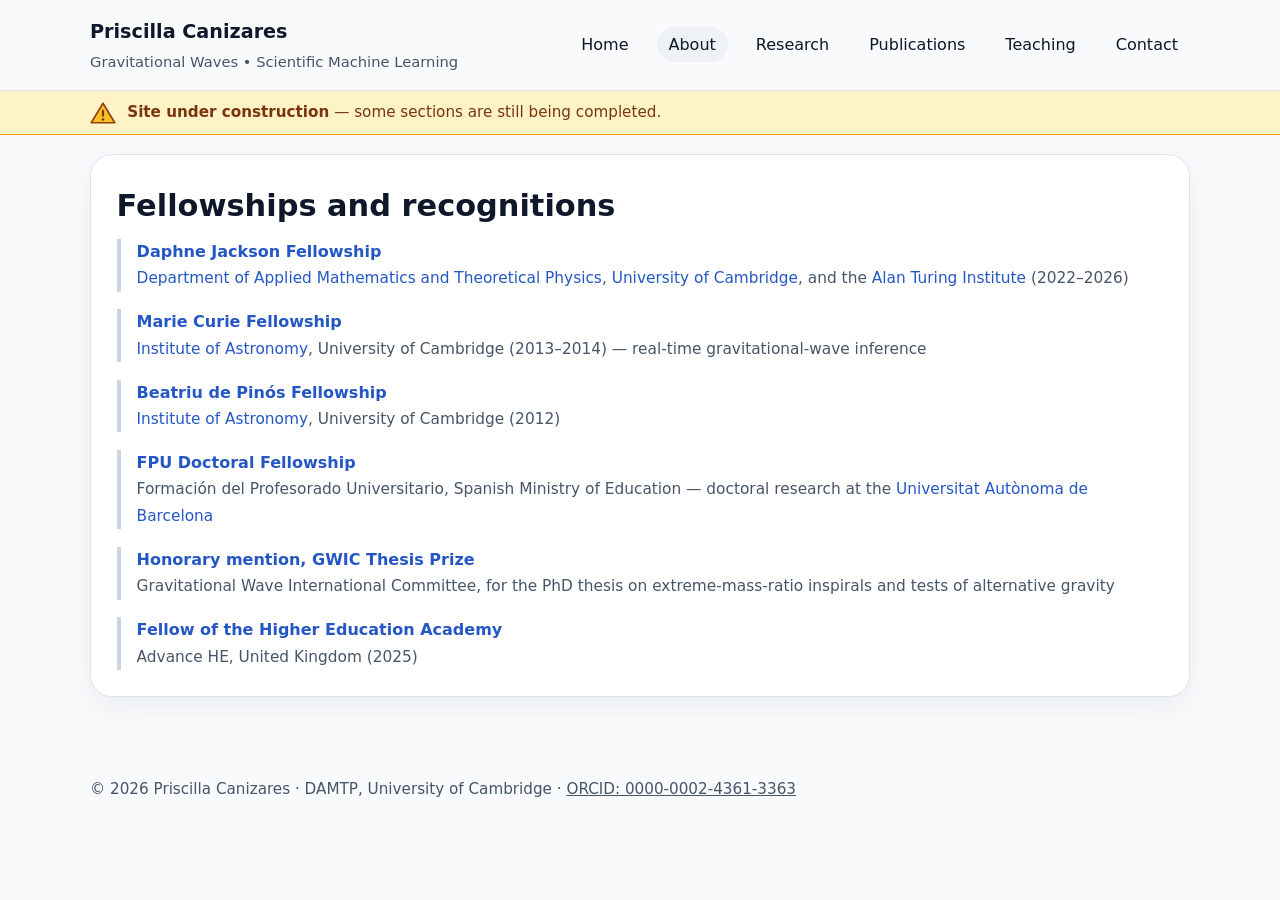
==== about/index.html @ a82a90c9 "Show fellowships and recognitions on About again; bio stays commented Co-Authored-By: Claude Fable 5" ====
<!DOCTYPE html>
<html lang="en">
<head>
  <meta charset="UTF-8">
  <meta name="viewport" content="width=device-width, initial-scale=1.0">
  <title>About | Priscilla Canizares</title>
  <meta name="description" content="About Priscilla Canizares —  Gravitational-wave astronomy, and scientific machine learning">
  <link rel="icon" href="data:image/svg+xml,%3Csvg xmlns='http://www.w3.org/2000/svg' viewBox='0 0 64 64'%3E%3Crect width='64' height='64' rx='14' fill='%230f172a'/%3E%3Cpath d='M7 32q5-22 10 0t10 0t10 0t10 0t10 0' stroke='%237dd3fc' stroke-width='3.5' fill='none' stroke-linecap='round'/%3E%3C/svg%3E">
  <link rel="stylesheet" href="../assets/css/style.css">
</head>
<body>
  <header class="site-header">
    <div class="wrap header-inner">
      <div class="brand">
        <h1>Priscilla Canizares</h1>
        <p> Gravitational Waves • Scientific Machine Learning</p>
      </div>
      <nav aria-label="Main navigation">
        <ul>
          <li><a href="../index.html">Home</a></li>
          <li><a class="active" href="index.html">About</a></li>
          <li><a href="../research/index.html">Research</a></li>
          <li><a href="../publications/index.html">Publications</a></li>
          <li><a href="../teaching/index.html">Teaching</a></li>
          <li><a href="../contact/index.html">Contact</a></li>
        </ul>
      </nav>
    </div>
  </header>

  <div class="construction" role="status">
    <div class="wrap construction-inner">
      <svg class="construction-sign" width="26" height="24" viewBox="0 0 64 58" aria-hidden="true"><path d="M32 5 L61 53 H3 Z" fill="#fbbf24" stroke="#92400e" stroke-width="4" stroke-linejoin="round"/><rect x="29.2" y="21" width="5.6" height="17" rx="2.8" fill="#78350f"/><circle cx="32" cy="45" r="3.2" fill="#78350f"/></svg>
      <span><strong>Site under construction</strong> — some sections are still being completed.</span>
    </div>
  </div>

  <!-- <main class="section">
    <div class="wrap panel">
      <h2 class="section-title">About</h2>
      <p>I work on gravitational-wave astronomy: modelling the signals of compact binaries and analysing detector data. My research builds methods that combine mathematical structure with modern data-driven tools — drawing on applied mathematics, inverse problems, and scientific machine learning — especially for problems where signals are faint, models are expensive, and uncertainty matters.</p>
      <p>I am affiliated with the University of Cambridge, based in the Department of Applied Mathematics and Theoretical Physics (DAMTP). My work often lives in the productive borderlands between theory and computation: waveform modelling, statistical inference, structured neural architectures, and efficient surrogates for scientific discovery.</p>
      <p>My path into this field began with the LISA mission. During my PhD at the Universitat Autònoma de Barcelona — with a doctoral research stay at the University of Southampton — I developed time-domain pseudospectral methods for the self-force problem and for modelling extreme-mass-ratio inspirals, work that received an honorary mention in the GWIC thesis prize. As a Beatriu de Pinós and then Marie Curie Fellow at the Institute of Astronomy in Cambridge, I developed the compressed-likelihood (reduced-order quadrature) approach to gravitational-wave parameter estimation, which now supports fast analyses within LIGO pipelines. Positions followed at DAMTP, including a Wellcome Trust award on multiresolution methods for scientific imaging, and at Radboud University, where I worked on the interpretation of the first multi-messenger discoveries. As a member of the LIGO–Virgo Collaboration I contributed to the parameter-estimation, data-analysis, and multi-messenger working groups for the first two observing runs, including the GW170817 discovery papers.</p>
      <p>After a career break for caring responsibilities and a period in industry — which led to two patents and lasting collaborations between academia and the technology sector — I returned to research in 2022 as a Daphne Jackson Fellow at DAMTP and the Alan Turing Institute, in Prof. Carola-Bibiane Schönlieb's group. I am a core member of the LISA Consortium, a Fellow of the Higher Education Academy, and I lecture in the MPhil in Data Intensive Science at Cambridge.</p>
    </div>
  </main> -->

  <main class="section">
    <div class="wrap panel">
      <h2 class="section-title">Fellowships and recognitions</h2>
      <ul class="list-clean">
        <li class="pub">
          <strong><a class="text-link" href="https://daphnejackson.org" target="_blank" rel="noopener">Daphne Jackson Fellowship</a></strong><br>
          <span class="meta"><a class="text-link" href="https://www.damtp.cam.ac.uk" target="_blank" rel="noopener">Department of Applied Mathematics and Theoretical Physics</a>, <a class="text-link" href="https://www.cam.ac.uk" target="_blank" rel="noopener">University of Cambridge</a>, and the <a class="text-link" href="https://www.turing.ac.uk" target="_blank" rel="noopener">Alan Turing Institute</a> (2022–2026)</span>
        </li>
        <li class="pub">
          <strong><a class="text-link" href="https://marie-sklodowska-curie-actions.ec.europa.eu" target="_blank" rel="noopener">Marie Curie Fellowship</a></strong><br>
          <span class="meta"><a class="text-link" href="https://www.ast.cam.ac.uk" target="_blank" rel="noopener">Institute of Astronomy</a>, University of Cambridge (2013–2014) — real-time gravitational-wave inference</span>
        </li>
        <li class="pub">
          <strong><a class="text-link" href="https://agaur.gencat.cat" target="_blank" rel="noopener">Beatriu de Pinós Fellowship</a></strong><br>
          <span class="meta"><a class="text-link" href="https://www.ast.cam.ac.uk" target="_blank" rel="noopener">Institute of Astronomy</a>, University of Cambridge (2012)</span>
        </li>
        <li class="pub">
          <strong><a class="text-link" href="https://www.ciencia.gob.es/Universidades/FPU.html" target="_blank" rel="noopener">FPU Doctoral Fellowship</a></strong><br>
          <span class="meta">Formación del Profesorado Universitario, Spanish Ministry of Education — doctoral research at the <a class="text-link" href="https://www.uab.cat" target="_blank" rel="noopener">Universitat Autònoma de Barcelona</a></span>
        </li>
        <li class="pub">
          <strong><a class="text-link" href="https://gwic.ligo.org" target="_blank" rel="noopener">Honorary mention, GWIC Thesis Prize</a></strong><br>
          <span class="meta">Gravitational Wave International Committee, for the PhD thesis on extreme-mass-ratio inspirals and tests of alternative gravity</span>
        </li>
        <li class="pub">
          <strong><a class="text-link" href="https://www.advance-he.ac.uk" target="_blank" rel="noopener">Fellow of the Higher Education Academy</a></strong><br>
          <span class="meta">Advance HE, United Kingdom (2025)</span>
        </li>
      </ul>
    </div>
  </main>

  <footer class="site-footer">
    <div class="wrap">© 2026 Priscilla Canizares · DAMTP, University of Cambridge · <a href="https://orcid.org/0000-0002-4361-3363" target="_blank" rel="noopener">ORCID: 0000-0002-4361-3363</a></div>
  </footer>
</body>
</html>
---- assets/css/style.css ----
:root {
  --bg: #f8fafc;
  --surface: #ffffff;
  --surface-2: #eef2f7;
  --text: #0f172a;
  --muted: #475569;
  --line: #dbe4ee;
  --accent: #0f172a;
  --link: #2457c5;
  --max: 1100px;
  --radius: 22px;
  --shadow: 0 10px 30px rgba(15, 23, 42, 0.06);
}

* { box-sizing: border-box; }
html { scroll-behavior: smooth; }
body {
  margin: 0;
  font-family: Inter, ui-sans-serif, system-ui, -apple-system, BlinkMacSystemFont, "Segoe UI", sans-serif;
  background: var(--bg);
  color: var(--text);
  line-height: 1.65;
}

a { color: inherit; text-decoration: none; }
a:hover { text-decoration: underline; }
img { max-width: 100%; display: block; }

.site-header {
  position: sticky;
  top: 0;
  z-index: 20;
  background: rgba(248, 250, 252, 0.9);
  backdrop-filter: blur(10px);
  border-bottom: 1px solid var(--line);
}

.wrap {
  width: min(var(--max), calc(100% - 2rem));
  margin: 0 auto;
}

.header-inner {
  display: flex;
  align-items: center;
  justify-content: space-between;
  gap: 1rem;
  padding: 1rem 0;
}

.brand h1 {
  font-size: 1.2rem;
  margin: 0;
}
.brand p {
  margin: 0.15rem 0 0;
  color: var(--muted);
  font-size: 0.92rem;
}

nav ul {
  display: flex;
  gap: 1rem;
  list-style: none;
  padding: 0;
  margin: 0;
  flex-wrap: wrap;
}

nav a {
  padding: 0.5rem 0.75rem;
  border-radius: 999px;
}

nav a.active,
nav a:hover {
  background: var(--surface-2);
  text-decoration: none;
}

.hero {
  padding: 5.5rem 0 4rem;
  border-bottom: 1px solid var(--line);
  background:
    linear-gradient(100deg,
      rgba(248, 250, 252, 0.96) 0%,
      rgba(248, 250, 252, 0.88) 45%,
      rgba(248, 250, 252, 0.55) 75%,
      rgba(248, 250, 252, 0.35) 100%),
    url("../images/hero.jpg") center 62% / cover no-repeat;
}

.hero h2 {
  max-width: 18ch;
}

.hero-grid {
  display: grid;
  grid-template-columns: 1.5fr 0.9fr;
  gap: 2rem;
  align-items: center;
}

.badge {
  display: inline-block;
  background: var(--surface-2);
  border: 1px solid var(--line);
  border-radius: 999px;
  padding: 0.4rem 0.8rem;
  font-size: 0.9rem;
  color: var(--muted);
}

.hero h2 {
  font-size: clamp(2rem, 4vw, 4rem);
  line-height: 1.05;
  margin: 0.9rem 0 1rem;
  letter-spacing: -0.03em;
}

.lead {
  font-size: 1.08rem;
  color: var(--muted);
  max-width: 65ch;
}

.actions {
  display: flex;
  gap: 0.9rem;
  flex-wrap: wrap;
  margin-top: 1.5rem;
}

.btn {
  display: inline-block;
  padding: 0.9rem 1.15rem;
  border-radius: 16px;
  border: 1px solid var(--line);
  background: var(--surface);
  box-shadow: var(--shadow);
  font-weight: 600;
  text-decoration: none;
}

.btn.primary {
  background: var(--accent);
  color: white;
  border-color: var(--accent);
}

.card,
.panel {
  background: var(--surface);
  border: 1px solid var(--line);
  border-radius: var(--radius);
  box-shadow: var(--shadow);
}

.portrait {
  aspect-ratio: 1 / 1;
  display: grid;
  place-items: center;
  text-align: center;
  padding: 1.5rem;
  background: linear-gradient(135deg, #e2e8f0, #cbd5e1);
  color: #334155;
  font-weight: 600;
  overflow: hidden;
}

.portrait.has-photo {
  padding: 0;
}

.portrait img {
  width: 100%;
  height: 100%;
  object-fit: cover;
}

.monogram {
  font-size: 3.4rem;
  letter-spacing: 0.06em;
  color: #334155;
  line-height: 1;
}

.monogram .sub {
  display: block;
  font-size: 0.95rem;
  letter-spacing: 0.24em;
  margin-top: 0.9rem;
  text-transform: uppercase;
  color: #475569;
}

.section {
  padding: 1.2rem 0 3rem;
}

.section-title {
  margin: 0 0 0.5rem;
  font-size: 1.9rem;
}

.section-intro {
  color: var(--muted);
  margin: 0 0 1.5rem;
}

.grid-3 {
  display: grid;
  grid-template-columns: repeat(3, 1fr);
  gap: 1.25rem;
}

.grid-2 {
  display: grid;
  grid-template-columns: repeat(2, 1fr);
  gap: 1.25rem;
}

.card {
  padding: 1.35rem;
}

.card h3, .card h4 {
  margin-top: 0;
  margin-bottom: 0.65rem;
}

.card p, .panel p, .panel li {
  color: var(--muted);
}

.panel {
  padding: 1.6rem;
}

.list-clean {
  list-style: none;
  padding: 0;
  margin: 0;
}

.list-clean li + li {
  margin-top: 1.1rem;
}

.pub {
  padding-left: 1rem;
  border-left: 4px solid #cbd5e1;
}

.pub-year {
  font-size: 1.3rem;
  margin: 2.2rem 0 1rem;
}

.pub-year:first-of-type {
  margin-top: 1rem;
}

.pub .authors {
  color: var(--muted);
}

.pub .self {
  font-weight: 600;
}

.pub-links a,
.text-link {
  color: var(--link);
}

.meta {
  color: var(--muted);
  font-size: 0.96rem;
}

.contact-block {
  background: #0f172a;
  color: white;
}
.contact-block p,
.contact-block a { color: #dbeafe; }

.site-footer {
  padding: 2rem 0 3rem;
  color: var(--muted);
  font-size: 0.95rem;
}

.site-footer a { color: var(--muted); text-decoration: underline; }

.kv {
  display: grid;
  grid-template-columns: 160px 1fr;
  gap: 0.8rem 1rem;
}

.kv dt { font-weight: 700; }
.kv dd { margin: 0; color: var(--muted); }

@media (max-width: 900px) {
  .hero {
    background:
      linear-gradient(rgba(248, 250, 252, 0.93), rgba(248, 250, 252, 0.82)),
      url("../images/hero.jpg") center 62% / cover no-repeat;
  }

  .hero-grid,
  .grid-3,
  .grid-2,
  .kv {
    grid-template-columns: 1fr;
  }

  .header-inner {
    flex-direction: column;
    align-items: flex-start;
  }
}

/* Under-construction banner */
.construction {
  background: #fef3c7;
  border-bottom: 1px solid #f59e0b;
  color: #78350f;
  font-size: 0.95rem;
}

.construction-inner {
  display: flex;
  align-items: center;
  gap: 0.7rem;
  padding: 0.55rem 0;
}

.construction-sign {
  flex: none;
}
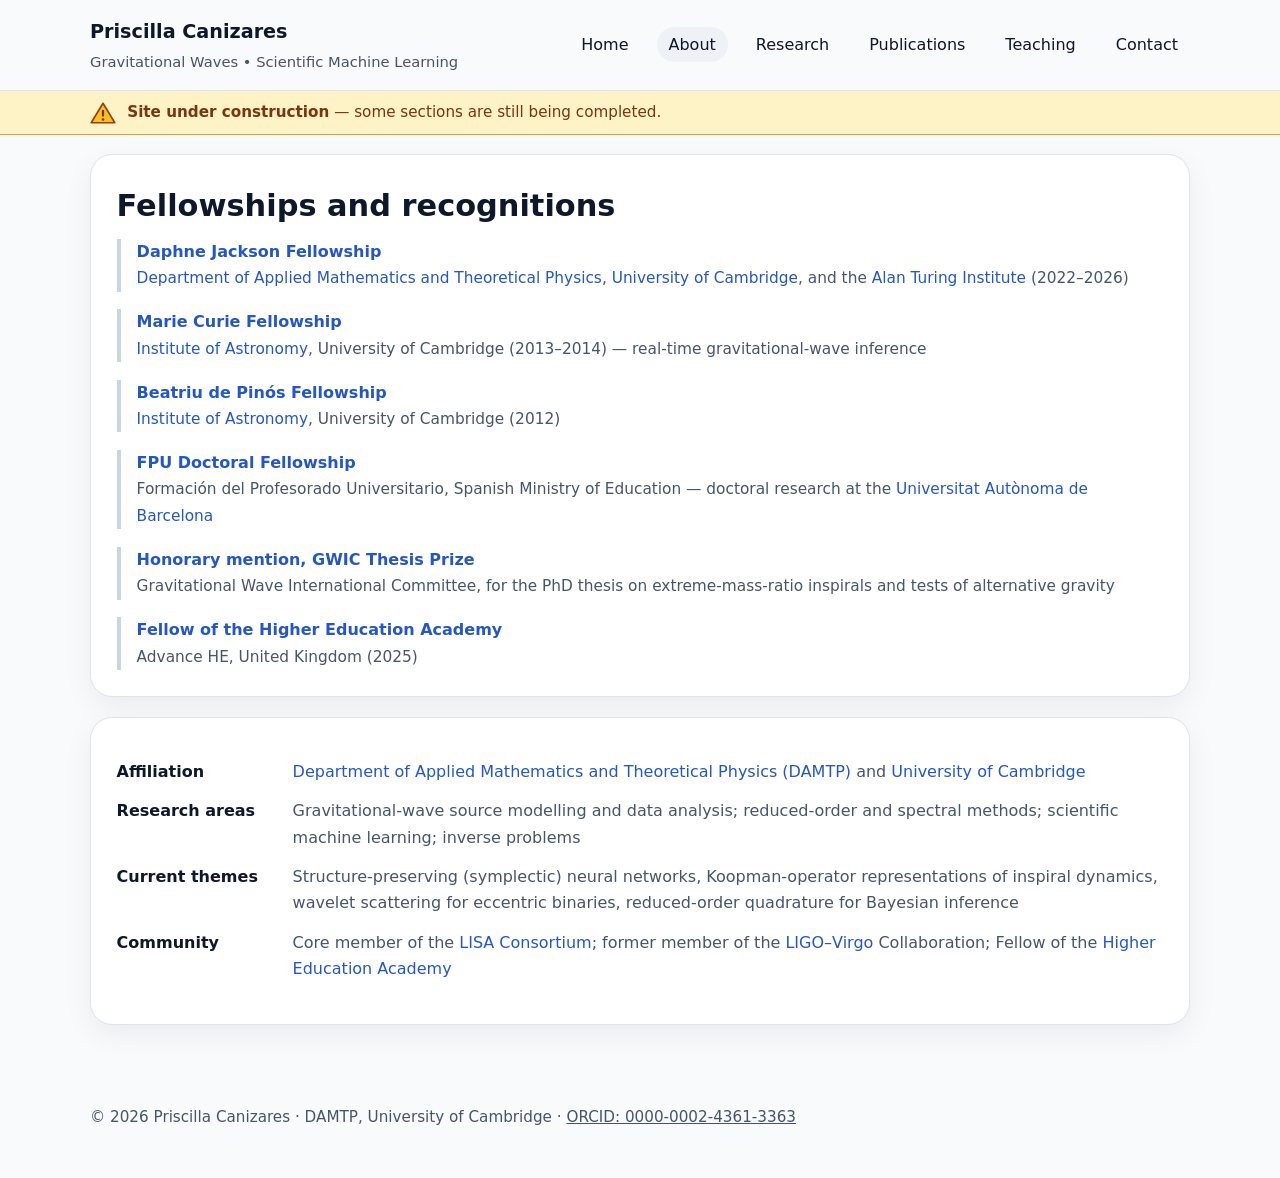
==== commit 38fad2ce: "Move the at-a-glance box to the end of the About page Co-Authored-By: Claude Fable 5 <noreply@anthro" ====
--- a/about/index.html
+++ b/about/index.html
@@ -75,6 +75,14 @@
         </li>
       </ul>
     </div>
+    <div class="wrap panel" style="margin-top: 1.25rem;">
+      <dl class="kv">
+          <dt>Affiliation</dt><dd><a class="text-link" href="https://www.damtp.cam.ac.uk" target="_blank" rel="noopener">Department of Applied Mathematics and Theoretical Physics (DAMTP)</a> and <a class="text-link" href="https://www.cam.ac.uk" target="_blank" rel="noopener">University of Cambridge</a></dd>
+          <dt>Research areas</dt><dd>Gravitational-wave source modelling and data analysis; reduced-order and spectral methods; scientific machine learning; inverse problems</dd>
+          <dt>Current themes</dt><dd>Structure-preserving (symplectic) neural networks, Koopman-operator representations of inspiral dynamics, wavelet scattering for eccentric binaries, reduced-order quadrature for Bayesian inference</dd>
+          <dt>Community</dt><dd>Core member of the <a class="text-link" href="https://www.lisamission.org" target="_blank" rel="noopener">LISA Consortium</a>; former member of the <a class="text-link" href="https://www.ligo.org" target="_blank" rel="noopener">LIGO</a>–<a class="text-link" href="https://www.virgo-gw.eu" target="_blank" rel="noopener">Virgo</a> Collaboration; Fellow of the <a class="text-link" href="https://www.advance-he.ac.uk" target="_blank" rel="noopener">Higher Education Academy</a></dd>
+        </dl>
+    </div>
   </main>
 
   <footer class="site-footer">
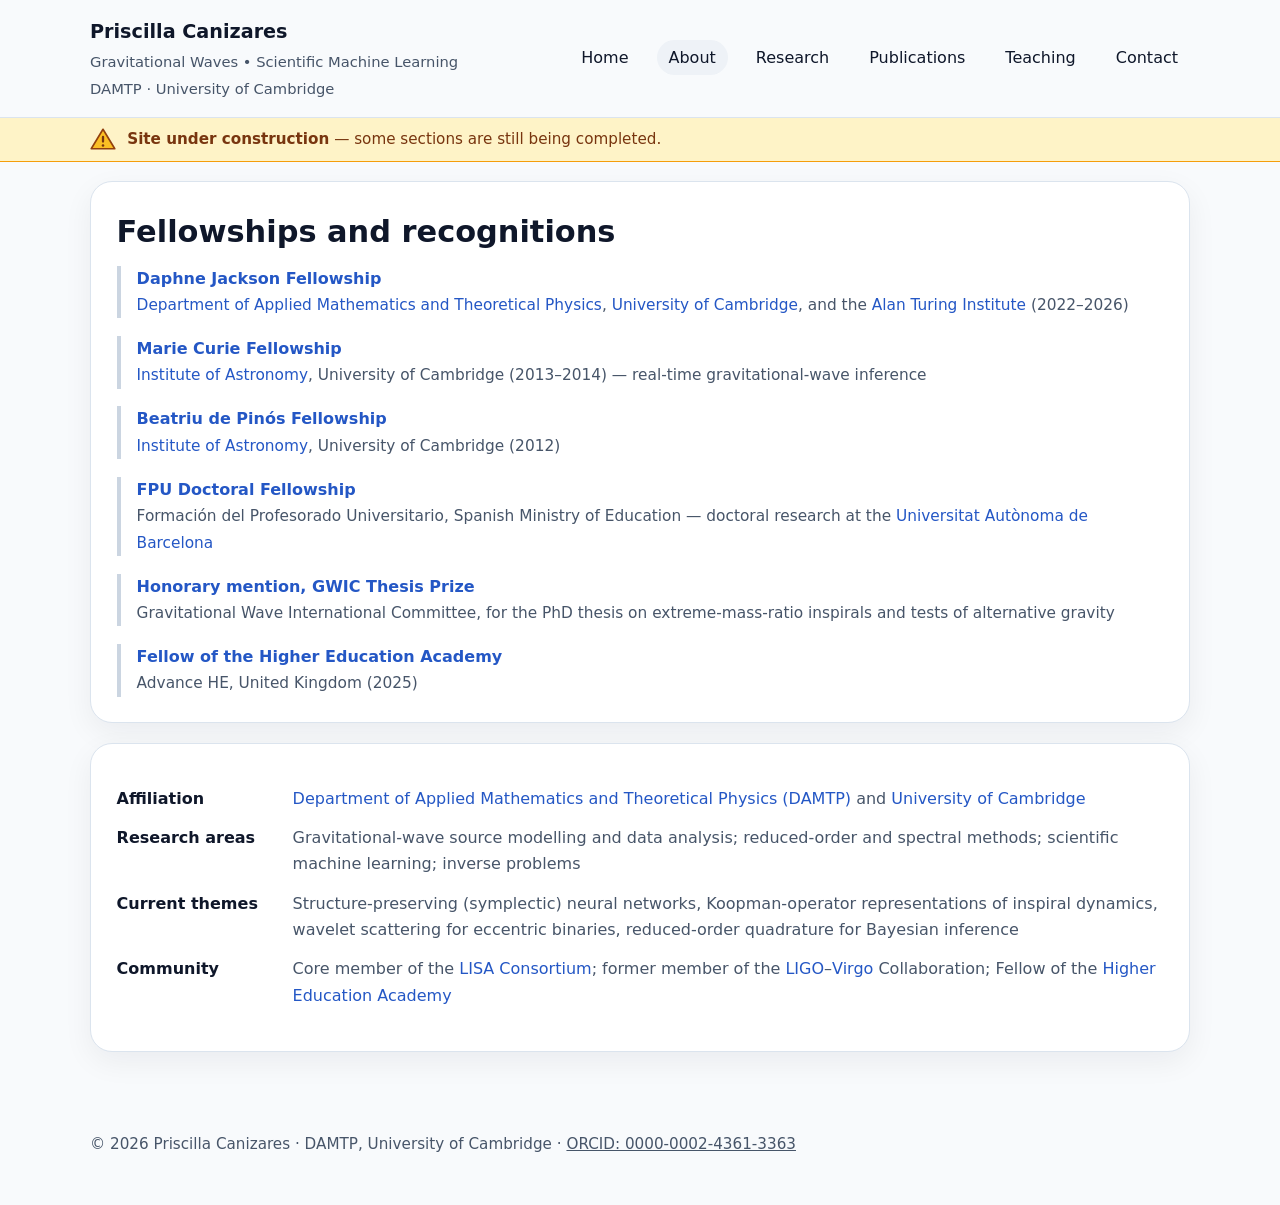
==== commit aea2e739: "Header: DAMTP - University of Cambridge under the site subtitle on every page; drop the hero badge C" ====
--- a/about/index.html
+++ b/about/index.html
@@ -14,6 +14,7 @@
       <div class="brand">
         <h1>Priscilla Canizares</h1>
         <p> Gravitational Waves • Scientific Machine Learning</p>
+        <p>DAMTP · University of Cambridge</p>
       </div>
       <nav aria-label="Main navigation">
         <ul>
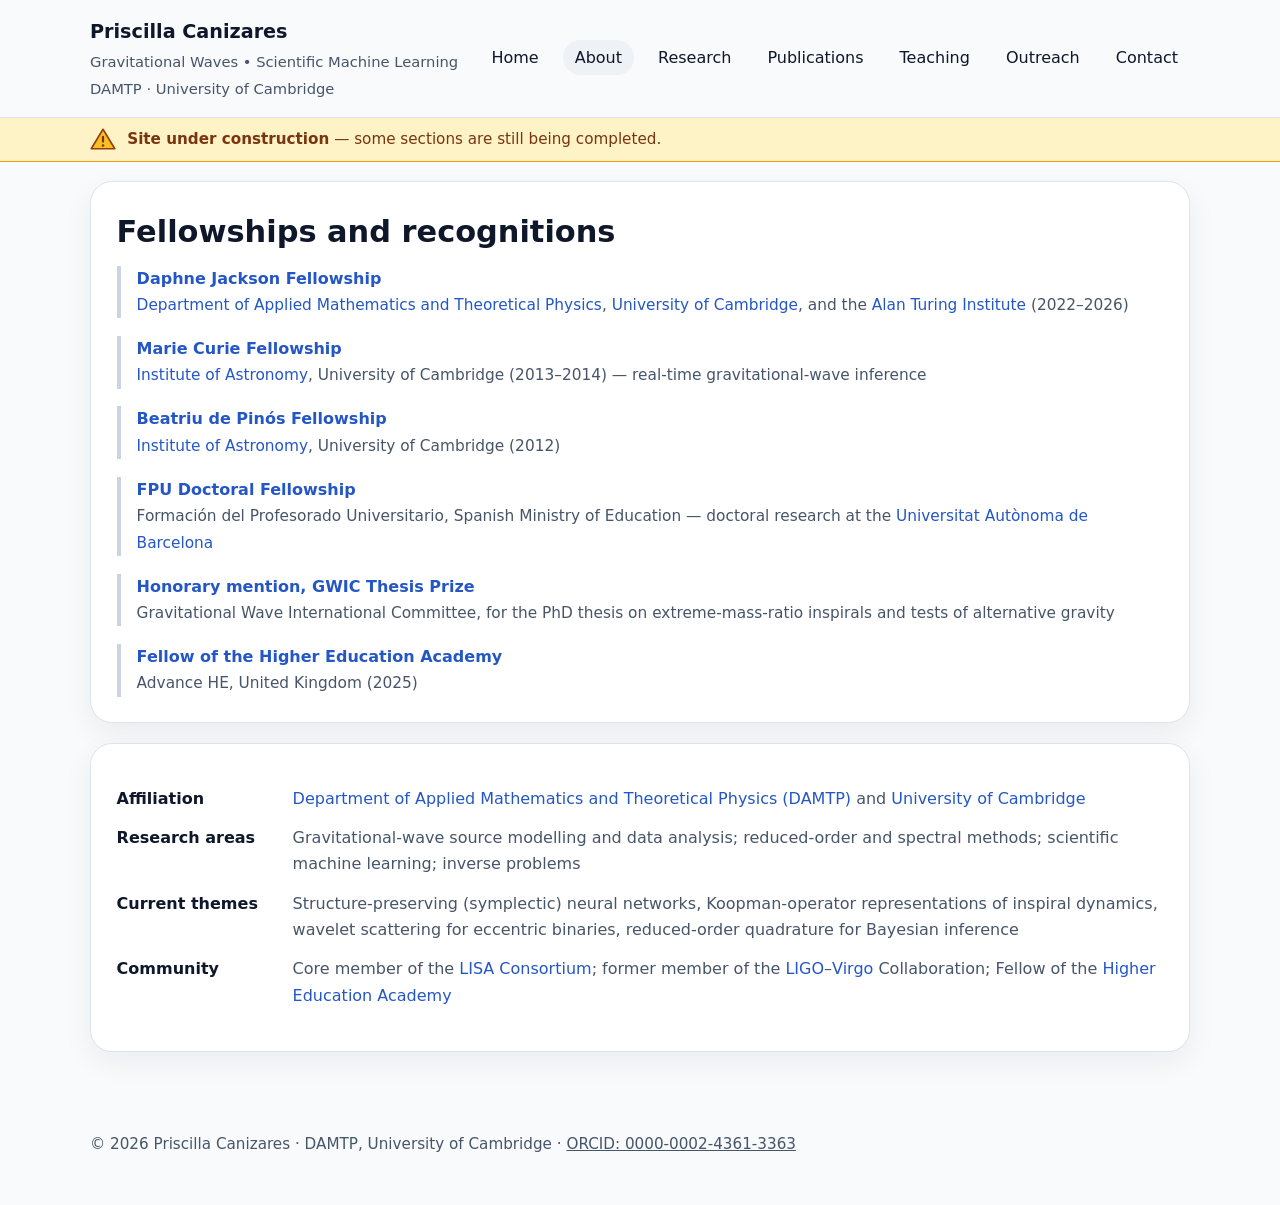
==== commit a8bcac1f: "Add an Outreach page and tab (before Contact) - New outreach/index.html: intro, "Masterclasses and s" ====
--- a/about/index.html
+++ b/about/index.html
@@ -23,6 +23,7 @@
           <li><a href="../research/index.html">Research</a></li>
           <li><a href="../publications/index.html">Publications</a></li>
           <li><a href="../teaching/index.html">Teaching</a></li>
+          <li><a href="../outreach/index.html">Outreach</a></li>
           <li><a href="../contact/index.html">Contact</a></li>
         </ul>
       </nav>
--- a/assets/css/style.css
+++ b/assets/css/style.css
@@ -58,9 +58,13 @@
   font-size: 0.92rem;
 }
 
+nav {
+  flex: none; /* the brand subtitle wraps before the nav row does */
+}
+
 nav ul {
   display: flex;
-  gap: 1rem;
+  gap: 0.75rem;
   list-style: none;
   padding: 0;
   margin: 0;
@@ -119,7 +123,7 @@
 }
 
 .lead {
-  font-size: 1.08rem;
+  font-size: 1.2rem;
   color: var(--muted);
   max-width: 65ch;
 }
@@ -303,6 +307,17 @@
 .kv dt { font-weight: 700; }
 .kv dd { margin: 0; color: var(--muted); }
 
+/* Seven nav items: tighten the pills in narrow windows so the row stays on one line */
+@media (max-width: 1100px) {
+  nav ul {
+    gap: 0.35rem;
+  }
+
+  nav a {
+    padding: 0.5rem 0.55rem;
+  }
+}
+
 @media (max-width: 900px) {
   .hero {
     background:
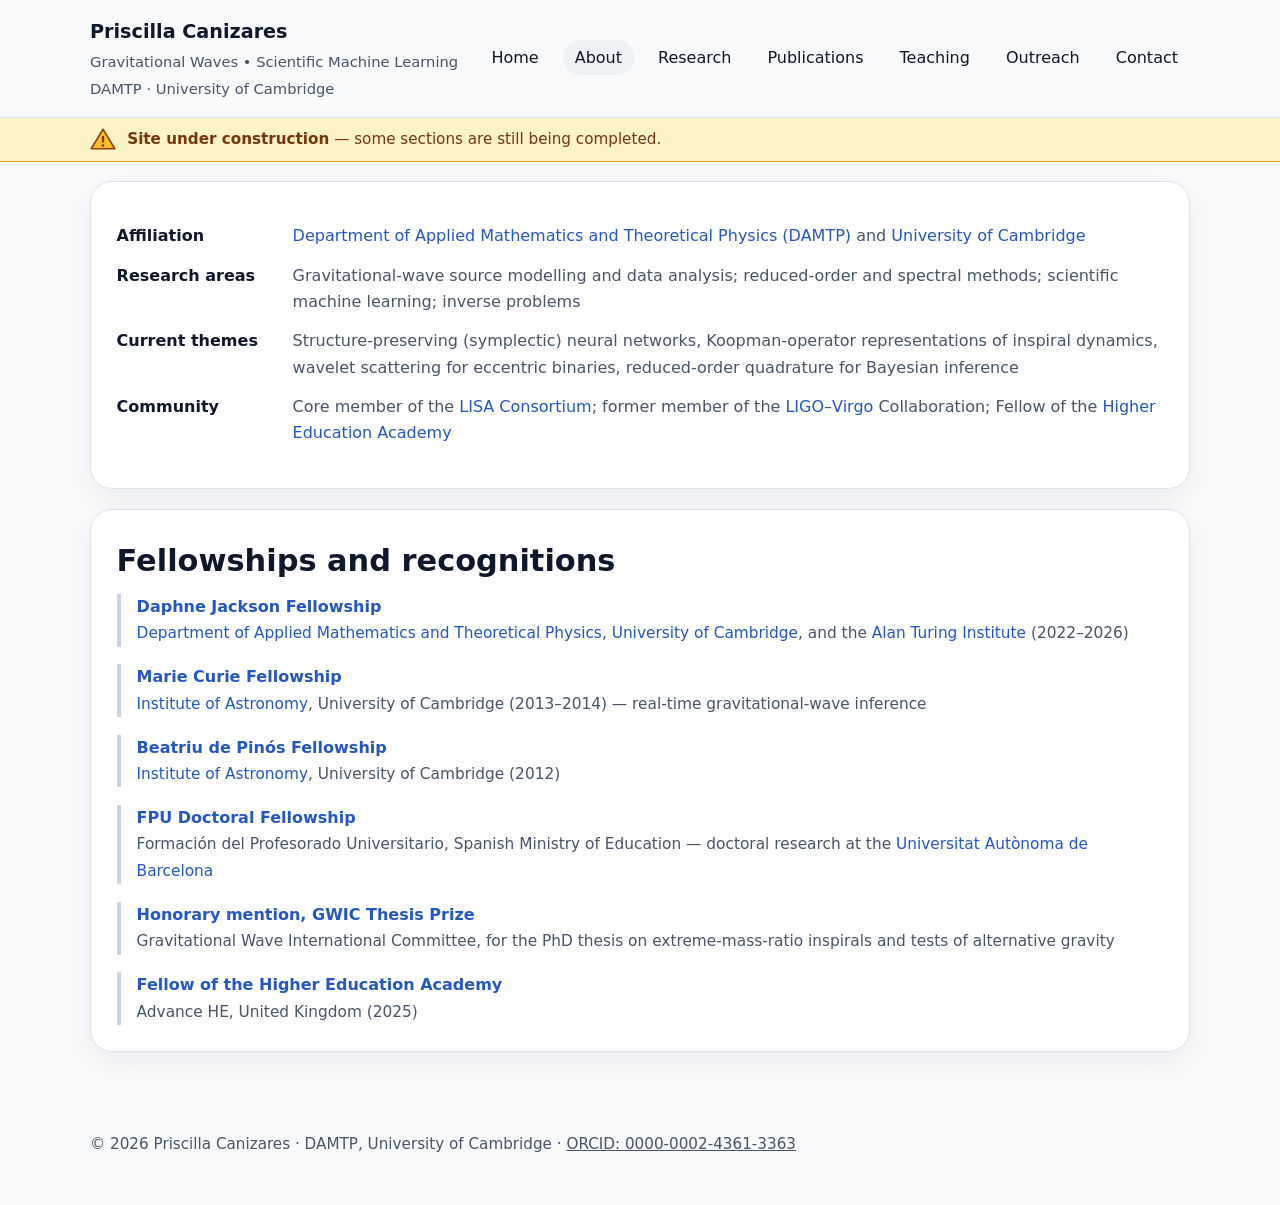
==== commit f04847a2: "About: affiliation box first, fellowships and recognitions below Co-Authored-By: Claude Fable 5 <nor" ====
--- a/about/index.html
+++ b/about/index.html
@@ -49,6 +49,14 @@
 
   <main class="section">
     <div class="wrap panel">
+      <dl class="kv">
+          <dt>Affiliation</dt><dd><a class="text-link" href="https://www.damtp.cam.ac.uk" target="_blank" rel="noopener">Department of Applied Mathematics and Theoretical Physics (DAMTP)</a> and <a class="text-link" href="https://www.cam.ac.uk" target="_blank" rel="noopener">University of Cambridge</a></dd>
+          <dt>Research areas</dt><dd>Gravitational-wave source modelling and data analysis; reduced-order and spectral methods; scientific machine learning; inverse problems</dd>
+          <dt>Current themes</dt><dd>Structure-preserving (symplectic) neural networks, Koopman-operator representations of inspiral dynamics, wavelet scattering for eccentric binaries, reduced-order quadrature for Bayesian inference</dd>
+          <dt>Community</dt><dd>Core member of the <a class="text-link" href="https://www.lisamission.org" target="_blank" rel="noopener">LISA Consortium</a>; former member of the <a class="text-link" href="https://www.ligo.org" target="_blank" rel="noopener">LIGO</a>–<a class="text-link" href="https://www.virgo-gw.eu" target="_blank" rel="noopener">Virgo</a> Collaboration; Fellow of the <a class="text-link" href="https://www.advance-he.ac.uk" target="_blank" rel="noopener">Higher Education Academy</a></dd>
+        </dl>
+    </div>
+    <div class="wrap panel" style="margin-top: 1.25rem;">
       <h2 class="section-title">Fellowships and recognitions</h2>
       <ul class="list-clean">
         <li class="pub">
@@ -77,14 +85,6 @@
         </li>
       </ul>
     </div>
-    <div class="wrap panel" style="margin-top: 1.25rem;">
-      <dl class="kv">
-          <dt>Affiliation</dt><dd><a class="text-link" href="https://www.damtp.cam.ac.uk" target="_blank" rel="noopener">Department of Applied Mathematics and Theoretical Physics (DAMTP)</a> and <a class="text-link" href="https://www.cam.ac.uk" target="_blank" rel="noopener">University of Cambridge</a></dd>
-          <dt>Research areas</dt><dd>Gravitational-wave source modelling and data analysis; reduced-order and spectral methods; scientific machine learning; inverse problems</dd>
-          <dt>Current themes</dt><dd>Structure-preserving (symplectic) neural networks, Koopman-operator representations of inspiral dynamics, wavelet scattering for eccentric binaries, reduced-order quadrature for Bayesian inference</dd>
-          <dt>Community</dt><dd>Core member of the <a class="text-link" href="https://www.lisamission.org" target="_blank" rel="noopener">LISA Consortium</a>; former member of the <a class="text-link" href="https://www.ligo.org" target="_blank" rel="noopener">LIGO</a>–<a class="text-link" href="https://www.virgo-gw.eu" target="_blank" rel="noopener">Virgo</a> Collaboration; Fellow of the <a class="text-link" href="https://www.advance-he.ac.uk" target="_blank" rel="noopener">Higher Education Academy</a></dd>
-        </dl>
-    </div>
   </main>
 
   <footer class="site-footer">
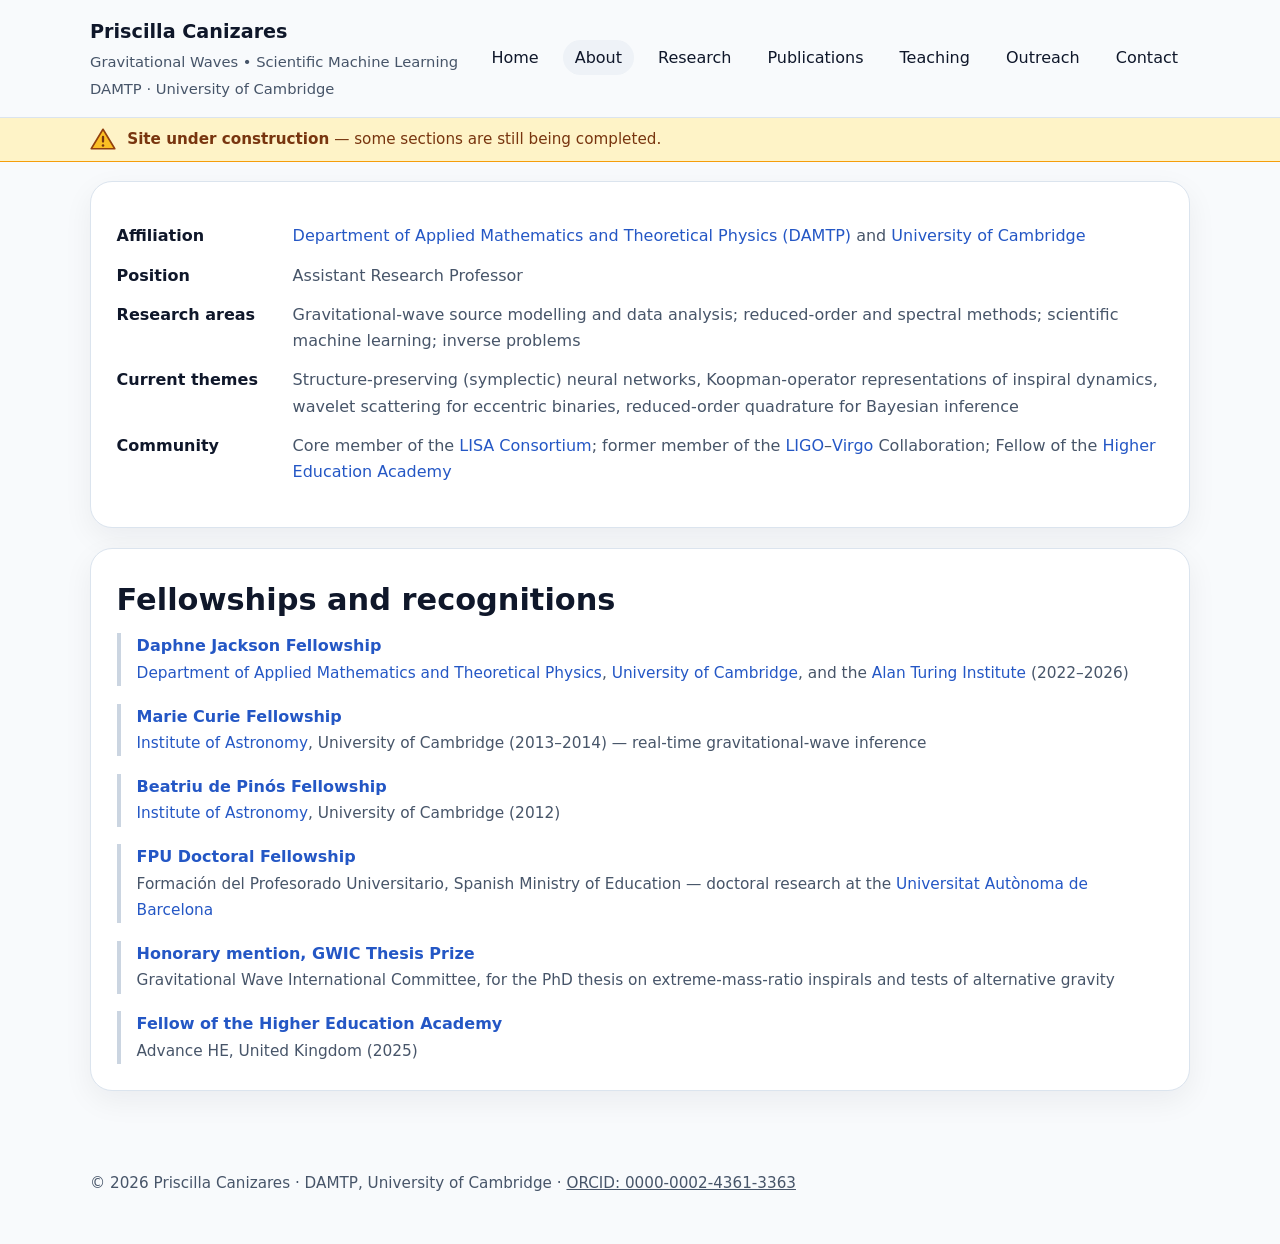
==== commit 187a0a8f: "About: add Position row (Assistant Research Professor) under Affiliation Co-Authored-By: Claude Fabl" ====
--- a/about/index.html
+++ b/about/index.html
@@ -51,6 +51,7 @@
     <div class="wrap panel">
       <dl class="kv">
           <dt>Affiliation</dt><dd><a class="text-link" href="https://www.damtp.cam.ac.uk" target="_blank" rel="noopener">Department of Applied Mathematics and Theoretical Physics (DAMTP)</a> and <a class="text-link" href="https://www.cam.ac.uk" target="_blank" rel="noopener">University of Cambridge</a></dd>
+          <dt>Position</dt><dd>Assistant Research Professor</dd>
           <dt>Research areas</dt><dd>Gravitational-wave source modelling and data analysis; reduced-order and spectral methods; scientific machine learning; inverse problems</dd>
           <dt>Current themes</dt><dd>Structure-preserving (symplectic) neural networks, Koopman-operator representations of inspiral dynamics, wavelet scattering for eccentric binaries, reduced-order quadrature for Bayesian inference</dd>
           <dt>Community</dt><dd>Core member of the <a class="text-link" href="https://www.lisamission.org" target="_blank" rel="noopener">LISA Consortium</a>; former member of the <a class="text-link" href="https://www.ligo.org" target="_blank" rel="noopener">LIGO</a>–<a class="text-link" href="https://www.virgo-gw.eu" target="_blank" rel="noopener">Virgo</a> Collaboration; Fellow of the <a class="text-link" href="https://www.advance-he.ac.uk" target="_blank" rel="noopener">Higher Education Academy</a></dd>
--- a/assets/css/style.css
+++ b/assets/css/style.css
@@ -100,8 +100,8 @@
 
 .hero-grid {
   display: grid;
-  grid-template-columns: 1.5fr 0.9fr;
-  gap: 2rem;
+  grid-template-columns: 220px 1fr;
+  gap: 2.5rem;
   align-items: center;
 }
 
@@ -336,6 +336,10 @@
     flex-direction: column;
     align-items: flex-start;
   }
+
+  .hero .portrait {
+    max-width: 220px;
+  }
 }
 
 /* Under-construction banner */
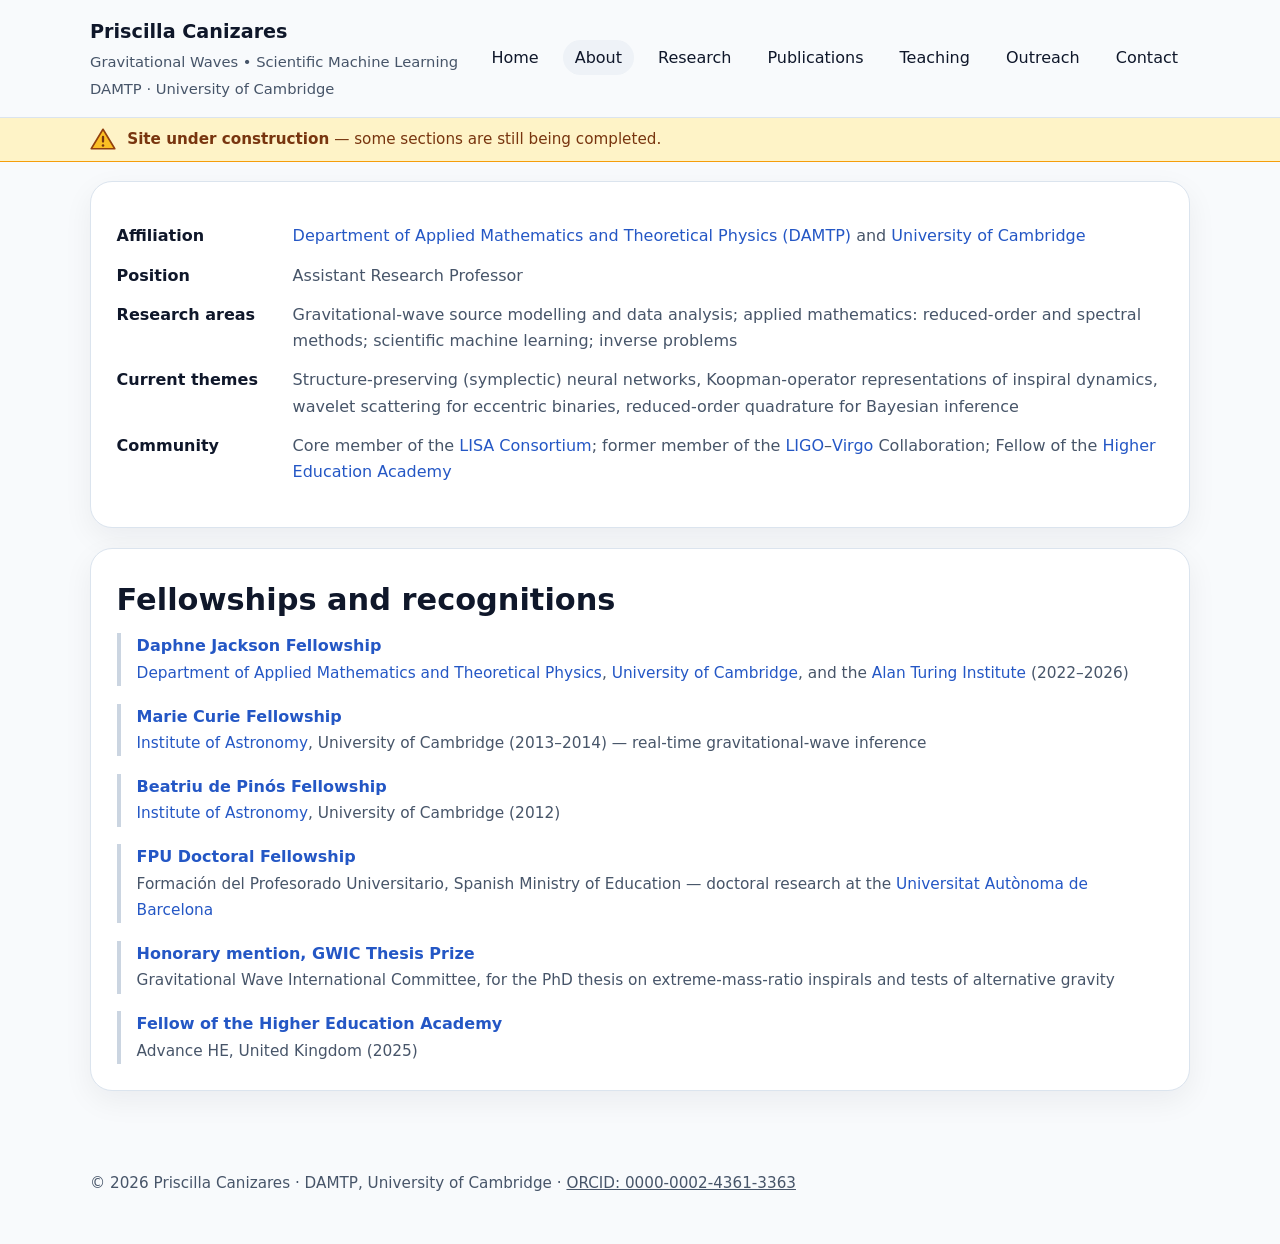
==== commit 917b6fae: "update" ====
--- a/about/index.html
+++ b/about/index.html
@@ -52,7 +52,7 @@
       <dl class="kv">
           <dt>Affiliation</dt><dd><a class="text-link" href="https://www.damtp.cam.ac.uk" target="_blank" rel="noopener">Department of Applied Mathematics and Theoretical Physics (DAMTP)</a> and <a class="text-link" href="https://www.cam.ac.uk" target="_blank" rel="noopener">University of Cambridge</a></dd>
           <dt>Position</dt><dd>Assistant Research Professor</dd>
-          <dt>Research areas</dt><dd>Gravitational-wave source modelling and data analysis; reduced-order and spectral methods; scientific machine learning; inverse problems</dd>
+          <dt>Research areas</dt><dd>Gravitational-wave source modelling and data analysis; applied mathematics: reduced-order and spectral methods; scientific machine learning; inverse problems</dd>
           <dt>Current themes</dt><dd>Structure-preserving (symplectic) neural networks, Koopman-operator representations of inspiral dynamics, wavelet scattering for eccentric binaries, reduced-order quadrature for Bayesian inference</dd>
           <dt>Community</dt><dd>Core member of the <a class="text-link" href="https://www.lisamission.org" target="_blank" rel="noopener">LISA Consortium</a>; former member of the <a class="text-link" href="https://www.ligo.org" target="_blank" rel="noopener">LIGO</a>–<a class="text-link" href="https://www.virgo-gw.eu" target="_blank" rel="noopener">Virgo</a> Collaboration; Fellow of the <a class="text-link" href="https://www.advance-he.ac.uk" target="_blank" rel="noopener">Higher Education Academy</a></dd>
         </dl>
--- a/assets/css/style.css
+++ b/assets/css/style.css
@@ -100,9 +100,14 @@
 
 .hero-grid {
   display: grid;
-  grid-template-columns: 220px 1fr;
+  grid-template-columns: 210px 1fr;
   gap: 2.5rem;
-  align-items: center;
+  align-items: stretch;
+}
+
+.hero .portrait {
+  aspect-ratio: auto;
+  height: 100%;
 }
 
 .badge {
@@ -338,7 +343,9 @@
   }
 
   .hero .portrait {
-    max-width: 220px;
+    aspect-ratio: 1 / 1;
+    height: auto;
+    max-width: 150px;
   }
 }
 
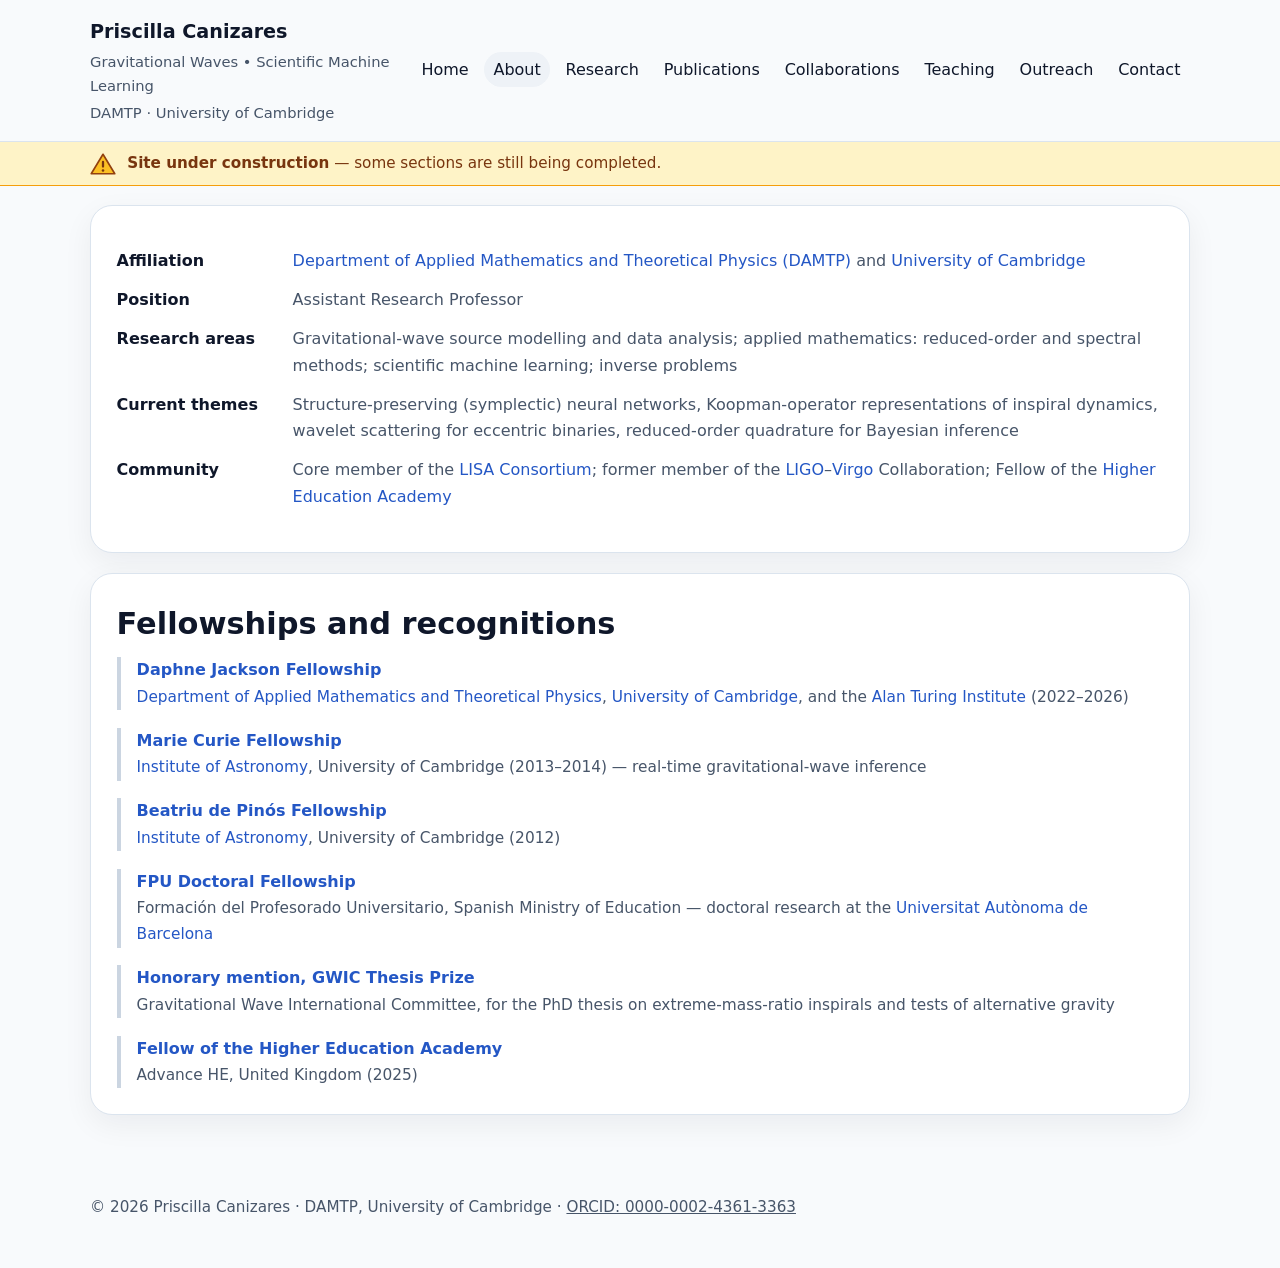
==== commit 9ae9e8d6: "Split publications into two tabs: Publications and Collaborations Papers with a short author list st" ====
--- a/about/index.html
+++ b/about/index.html
@@ -22,6 +22,7 @@
           <li><a class="active" href="index.html">About</a></li>
           <li><a href="../research/index.html">Research</a></li>
           <li><a href="../publications/index.html">Publications</a></li>
+          <li><a href="../collaborations/index.html">Collaborations</a></li>
           <li><a href="../teaching/index.html">Teaching</a></li>
           <li><a href="../outreach/index.html">Outreach</a></li>
           <li><a href="../contact/index.html">Contact</a></li>
--- a/assets/css/style.css
+++ b/assets/css/style.css
@@ -64,7 +64,7 @@
 
 nav ul {
   display: flex;
-  gap: 0.75rem;
+  gap: 0.35rem;
   list-style: none;
   padding: 0;
   margin: 0;
@@ -72,7 +72,7 @@
 }
 
 nav a {
-  padding: 0.5rem 0.75rem;
+  padding: 0.5rem 0.6rem;
   border-radius: 999px;
 }
 
@@ -100,7 +100,7 @@
 
 .hero-grid {
   display: grid;
-  grid-template-columns: 210px 1fr;
+  grid-template-columns: 168px 1fr;
   gap: 2.5rem;
   align-items: stretch;
 }
@@ -312,14 +312,11 @@
 .kv dt { font-weight: 700; }
 .kv dd { margin: 0; color: var(--muted); }
 
-/* Seven nav items: tighten the pills in narrow windows so the row stays on one line */
+/* Eight nav items: keep the pills compact so the header row stays tidy */
 @media (max-width: 1100px) {
-  nav ul {
-    gap: 0.35rem;
-  }
-
   nav a {
-    padding: 0.5rem 0.55rem;
+    padding: 0.5rem 0.45rem;
+    font-size: 0.95rem;
   }
 }
 
@@ -345,7 +342,7 @@
   .hero .portrait {
     aspect-ratio: 1 / 1;
     height: auto;
-    max-width: 150px;
+    max-width: 120px;
   }
 }
 
